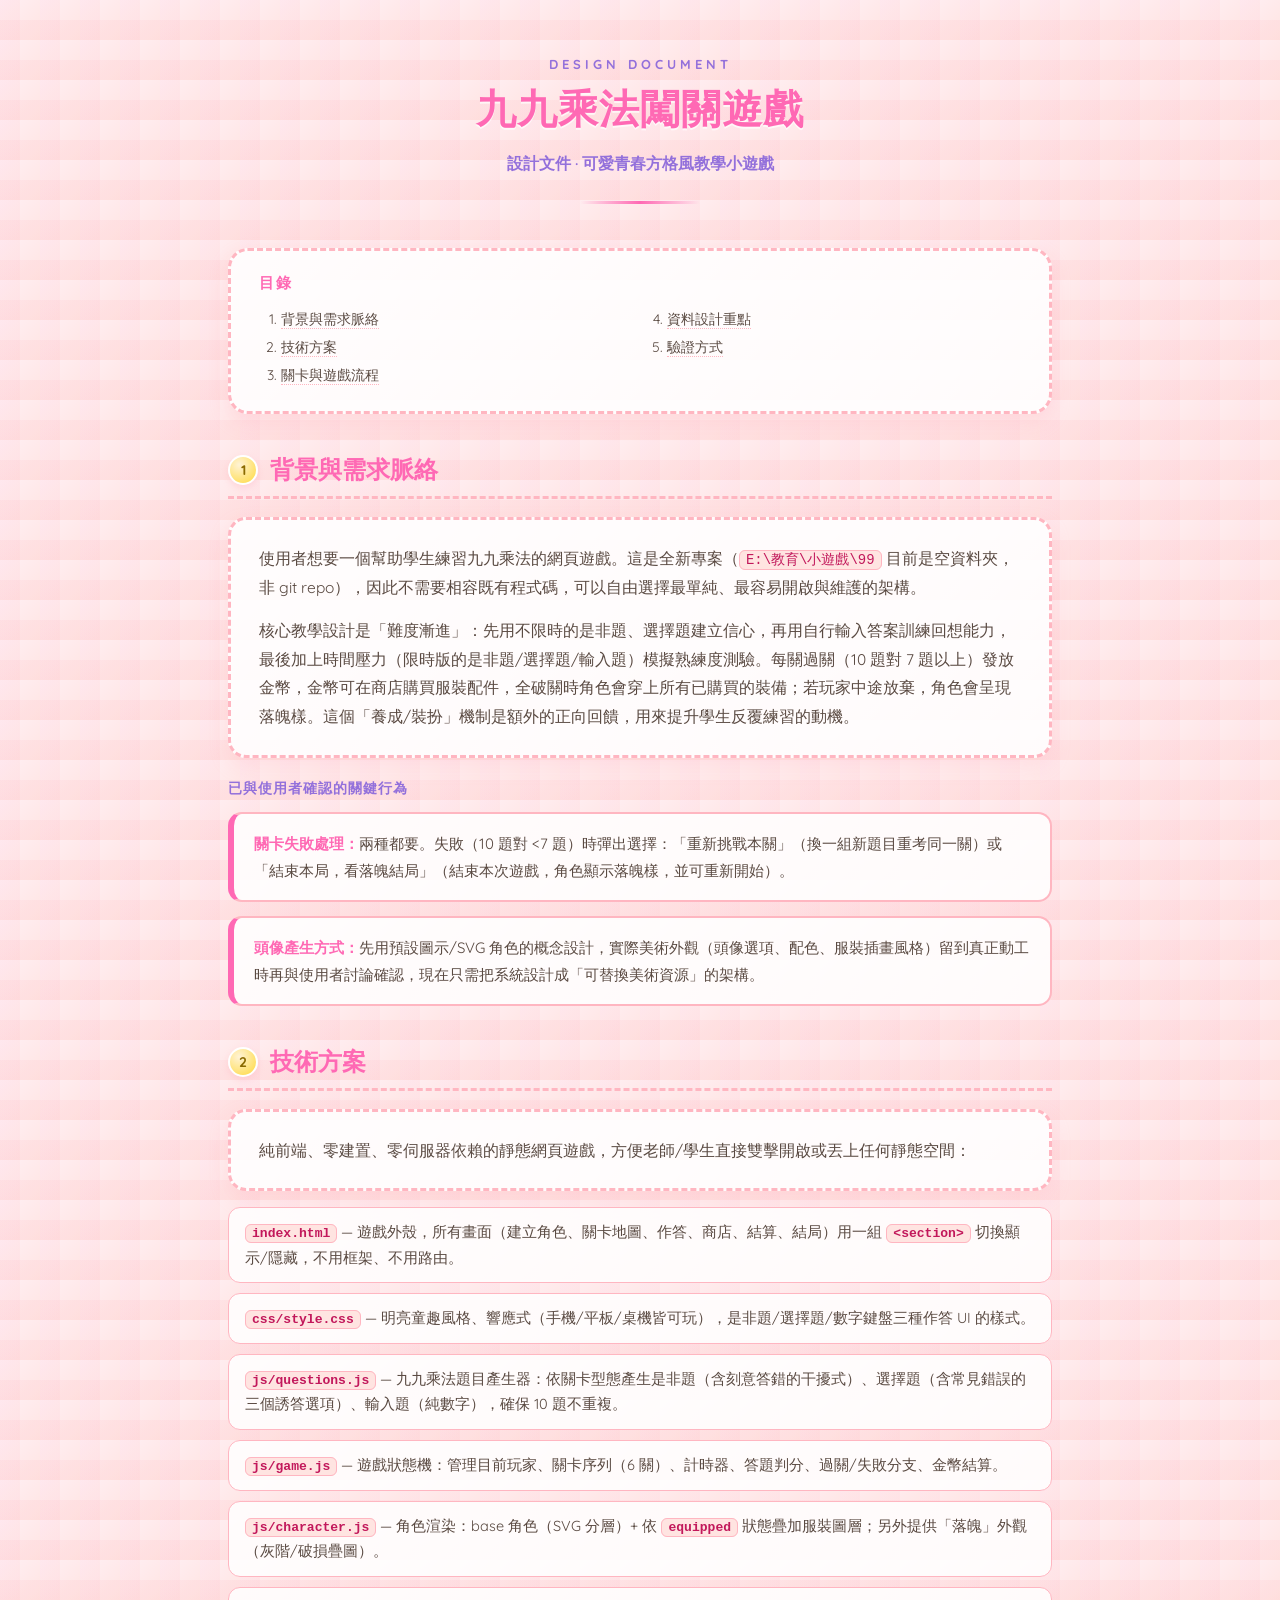
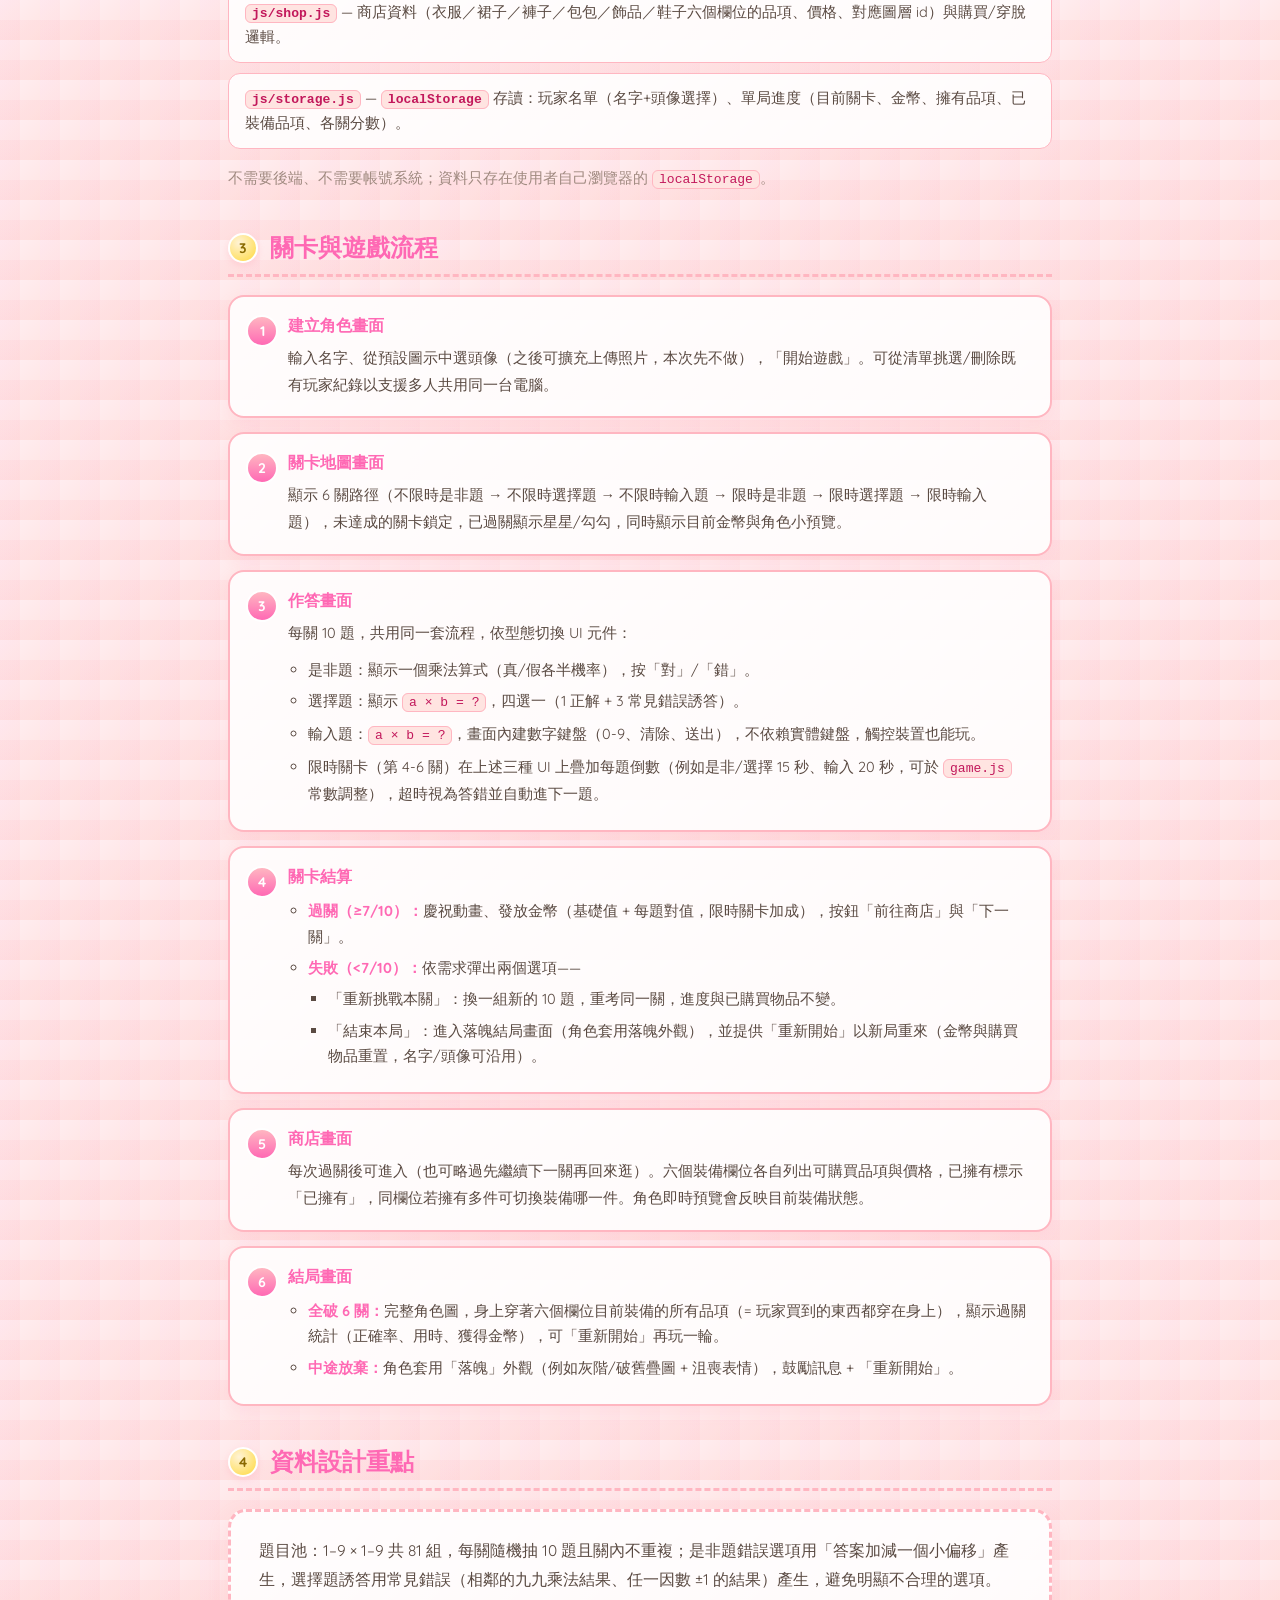
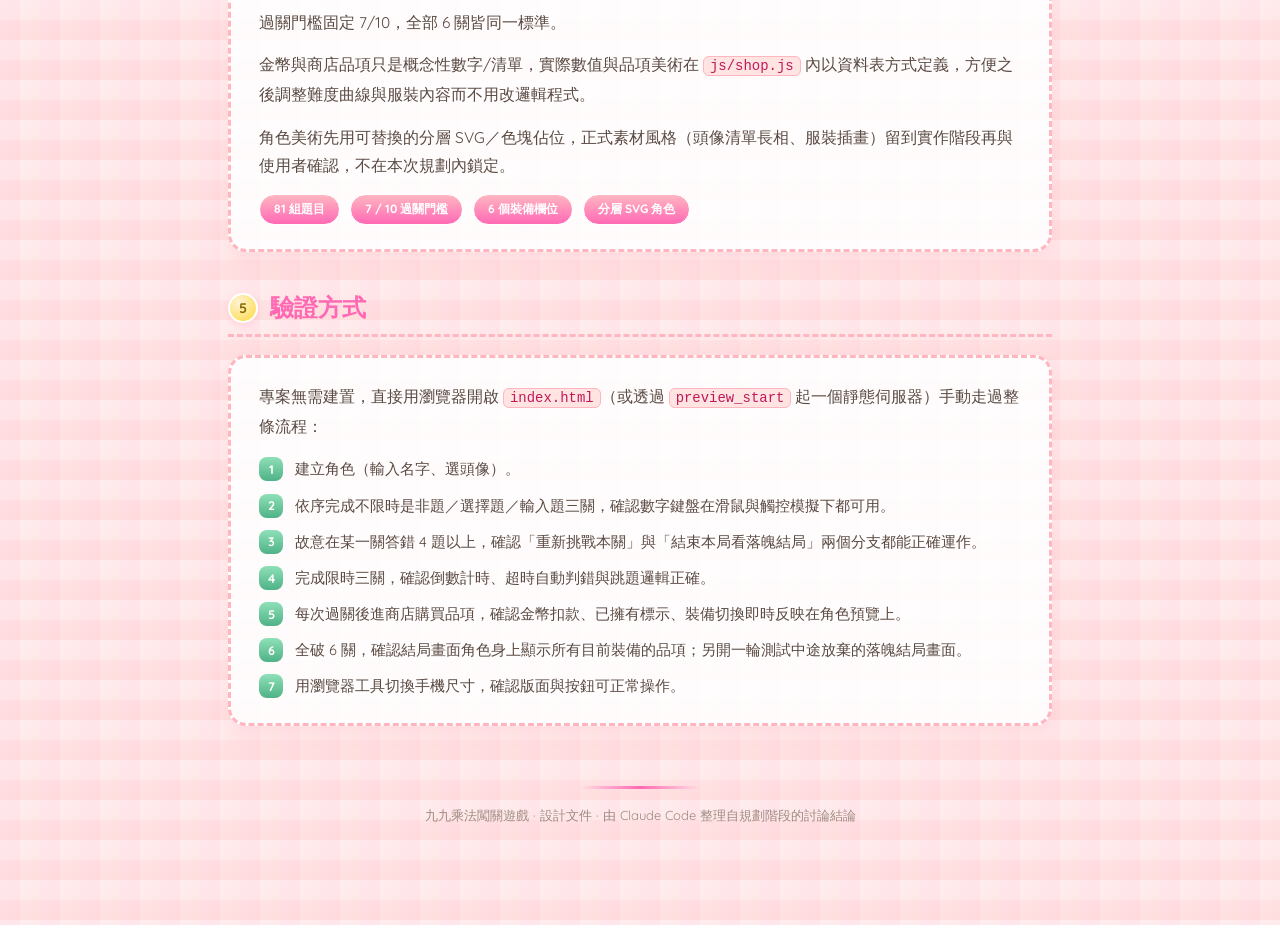
==== doc/九九乘法闖關遊戲-設計文件.html @ 2adec688 "新增九九乘法闖關遊戲完整程式碼與美術資產 - 遊戲主體：建立角色、六關關卡（是非/選擇/輸入 x 不限時/限時）、   金幣商店（含退貨）、失敗重試/放棄、全破結局 - 三位可選角色（甜美少女/元氣少" ====
<!doctype html>
<html lang="zh-Hant">
<head>
<meta charset="utf-8">
<meta name="viewport" content="width=device-width, initial-scale=1">
<title>九九乘法闖關遊戲 · 設計文件</title>
<link rel="stylesheet" href="https://fonts.googleapis.com/css2?family=Quicksand:wght@500;600;700&display=swap">
<style>
  :root{
    --pink-1:#fff0f5; --pink-2:#ffe4e1; --pink-3:#ffd7e2;
    --ink:#5a4a42; --ink-strong:#ff69b4; --accent:#ff69b4; --accent-light:#ffb6c1;
    --purple:#9370db; --muted:#a08a80;
    --card:rgba(255,255,255,0.88); --card-border:#ffb6c1;
  }
  *{box-sizing:border-box;}
  body{
    margin:0; font-family:'Quicksand', sans-serif; color:var(--ink);
    background:
      linear-gradient(90deg, rgba(255,182,193,0.14) 50%, transparent 50%),
      linear-gradient(0deg, rgba(255,182,193,0.14) 50%, transparent 50%),
      linear-gradient(135deg, var(--pink-1) 0%, var(--pink-2) 100%);
    background-size: 40px 40px;
    min-height:100vh;
  }
  .wrap{ max-width:880px; margin:0 auto; padding:56px 28px 100px; }
  header.hero{ text-align:center; margin-bottom:44px; }
  header.hero .kicker{ font-weight:700; letter-spacing:4px; font-size:13px; color:var(--purple); text-transform:uppercase; }
  header.hero h1{
    font-weight:700; font-size:40px; margin:10px 0 12px; color:var(--ink-strong);
    text-shadow:0 2px 0 rgba(255,255,255,0.7); letter-spacing:1px;
  }
  header.hero p{ color:var(--purple); font-size:16px; margin:0; font-weight:600; }
  header.hero .rule{ width:120px; height:3px; margin:22px auto 0; background:linear-gradient(90deg, transparent, var(--accent), transparent); }

  nav.toc{
    background:var(--card); border:3px dashed var(--card-border); border-radius:20px;
    padding:22px 28px; margin-bottom:40px; box-shadow:0 8px 18px rgba(255,182,193,0.3);
  }
  nav.toc h2{ font-size:15px; font-weight:700; letter-spacing:2px; color:var(--accent); margin:0 0 12px; }
  nav.toc ol{ margin:0; padding-left:22px; columns:2; column-gap:32px; font-size:14px; line-height:2; }
  nav.toc a{ color:var(--ink); text-decoration:none; border-bottom:1px dotted var(--accent-light); }
  nav.toc a:hover{ color:var(--accent); }

  section{ margin-bottom:40px; }
  section h2{
    font-weight:700; font-size:24px; color:var(--ink-strong);
    display:flex; align-items:center; gap:12px; margin:0 0 18px; padding-bottom:10px;
    border-bottom:3px dashed var(--card-border);
  }
  section h2 .num{
    font-size:14px; font-weight:700; width:30px; height:30px; border-radius:50%; flex:none;
    display:flex; align-items:center; justify-content:center;
    background:radial-gradient(circle at 35% 30%, #fff3d6, #ffd93d);
    color:#8a6a00; border:2px solid #ffffff; box-shadow:0 3px 6px rgba(255,182,193,0.4);
  }
  .card{
    background:var(--card); border:3px dashed var(--card-border); border-radius:18px;
    padding:24px 28px; box-shadow:0 8px 18px rgba(255,182,193,0.25);
  }
  .card + .card{ margin-top:16px; }
  p{ line-height:1.85; font-size:15.5px; margin:0 0 14px; }
  p:last-child{ margin-bottom:0; }
  strong{ color:var(--ink-strong); }
  code{
    font-family:'SFMono-Regular', Consolas, monospace; background:#ffe4e1; border:1px solid var(--card-border);
    border-radius:6px; padding:1px 6px; font-size:0.9em; color:#c2185b;
  }

  .confirm-list{ list-style:none; margin:0; padding:0; display:flex; flex-direction:column; gap:14px; }
  .confirm-list li{
    background:var(--card); border:2px solid var(--card-border); border-left:6px solid var(--accent);
    border-radius:14px; padding:16px 20px; line-height:1.8; font-size:15px;
  }

  .file-list{ list-style:none; margin:0; padding:0; display:flex; flex-direction:column; gap:10px; }
  .file-list li{
    background:var(--card); border:1px solid var(--card-border); border-radius:12px;
    padding:12px 16px; font-size:14.5px; line-height:1.7;
  }
  .file-list code{ font-weight:700; }

  ol.flow{ counter-reset:flow; list-style:none; margin:0; padding:0; display:flex; flex-direction:column; gap:14px; }
  ol.flow > li{
    counter-increment:flow; position:relative; background:var(--card); border:2px solid var(--card-border);
    border-radius:16px; padding:18px 22px 18px 58px; box-shadow:0 6px 14px rgba(255,182,193,0.2);
  }
  ol.flow > li::before{
    content:counter(flow); position:absolute; left:16px; top:18px; width:28px; height:28px; border-radius:50%;
    background:linear-gradient(180deg,#ffb6c1,#ff69b4); color:#ffffff; border:2px solid #ffffff;
    font-weight:700; font-size:14px; display:flex; align-items:center; justify-content:center;
  }
  ol.flow > li > b{ font-size:16px; color:var(--ink-strong); }
  ol.flow ul{ margin:10px 0 0; padding-left:20px; }
  ol.flow ul li{ margin-bottom:6px; line-height:1.75; font-size:14.5px; }
  ol.flow ul li ul{ margin-top:6px; }

  ol.steps{ margin:0; padding-left:0; list-style:none; counter-reset:step; display:flex; flex-direction:column; gap:10px; }
  ol.steps li{
    counter-increment:step; position:relative; padding-left:36px; font-size:14.5px; line-height:1.8;
  }
  ol.steps li::before{
    content:counter(step); position:absolute; left:0; top:1px; width:24px; height:24px; border-radius:8px;
    background:linear-gradient(180deg,#8fe0b8,#4fb286); color:#ffffff; font-weight:700; font-size:12.5px;
    display:flex; align-items:center; justify-content:center;
  }

  .tag-row{ display:flex; flex-wrap:wrap; gap:10px; margin-top:14px; }
  .tag{
    font-size:12px; font-weight:700; padding:6px 14px; border-radius:20px;
    background:linear-gradient(180deg,#ffb6c1,#ff69b4); color:#ffffff; border:1.5px solid #ffffff;
  }

  footer{ text-align:center; margin-top:60px; color:var(--muted); font-size:13px; }
  footer .rule{ width:120px; height:3px; margin:0 auto 18px; background:linear-gradient(90deg, transparent, var(--accent), transparent); }

  @media (max-width:640px){
    .wrap{ padding:36px 16px 70px; }
    header.hero h1{ font-size:28px; }
    nav.toc ol{ columns:1; }
    section h2{ font-size:20px; }
    ol.flow > li{ padding:16px 16px 16px 52px; }
  }
</style>
</head>
<body>
<div class="wrap">

  <header class="hero">
    <div class="kicker">Design Document</div>
    <h1>九九乘法闖關遊戲</h1>
    <p>設計文件 · 可愛青春方格風教學小遊戲</p>
    <div class="rule"></div>
  </header>

  <nav class="toc">
    <h2>目錄</h2>
    <ol>
      <li><a href="#context">背景與需求脈絡</a></li>
      <li><a href="#tech">技術方案</a></li>
      <li><a href="#flow">關卡與遊戲流程</a></li>
      <li><a href="#data">資料設計重點</a></li>
      <li><a href="#verify">驗證方式</a></li>
    </ol>
  </nav>

  <section id="context">
    <h2><span class="num">1</span>背景與需求脈絡</h2>
    <div class="card">
      <p>使用者想要一個幫助學生練習九九乘法的網頁遊戲。這是全新專案（<code>E:\教育\小遊戲\99</code> 目前是空資料夾，非 git repo），因此不需要相容既有程式碼，可以自由選擇最單純、最容易開啟與維護的架構。</p>
      <p>核心教學設計是「難度漸進」：先用不限時的是非題、選擇題建立信心，再用自行輸入答案訓練回想能力，最後加上時間壓力（限時版的是非題/選擇題/輸入題）模擬熟練度測驗。每關過關（10 題對 7 題以上）發放金幣，金幣可在商店購買服裝配件，全破關時角色會穿上所有已購買的裝備；若玩家中途放棄，角色會呈現落魄樣。這個「養成/裝扮」機制是額外的正向回饋，用來提升學生反覆練習的動機。</p>
    </div>
    <p style="margin:18px 0 10px; font-weight:700; font-size:14px; color:var(--purple); letter-spacing:1px;">已與使用者確認的關鍵行為</p>
    <ul class="confirm-list">
      <li><strong>關卡失敗處理：</strong>兩種都要。失敗（10 題對 &lt;7 題）時彈出選擇：「重新挑戰本關」（換一組新題目重考同一關）或「結束本局，看落魄結局」（結束本次遊戲，角色顯示落魄樣，並可重新開始）。</li>
      <li><strong>頭像產生方式：</strong>先用預設圖示/SVG 角色的概念設計，實際美術外觀（頭像選項、配色、服裝插畫風格）留到真正動工時再與使用者討論確認，現在只需把系統設計成「可替換美術資源」的架構。</li>
    </ul>
  </section>

  <section id="tech">
    <h2><span class="num">2</span>技術方案</h2>
    <div class="card">
      <p>純前端、零建置、零伺服器依賴的靜態網頁遊戲，方便老師/學生直接雙擊開啟或丟上任何靜態空間：</p>
    </div>
    <ul class="file-list" style="margin-top:16px;">
      <li><code>index.html</code> — 遊戲外殼，所有畫面（建立角色、關卡地圖、作答、商店、結算、結局）用一組 <code>&lt;section&gt;</code> 切換顯示/隱藏，不用框架、不用路由。</li>
      <li><code>css/style.css</code> — 明亮童趣風格、響應式（手機/平板/桌機皆可玩），是非題/選擇題/數字鍵盤三種作答 UI 的樣式。</li>
      <li><code>js/questions.js</code> — 九九乘法題目產生器：依關卡型態產生是非題（含刻意答錯的干擾式）、選擇題（含常見錯誤的三個誘答選項）、輸入題（純數字），確保 10 題不重複。</li>
      <li><code>js/game.js</code> — 遊戲狀態機：管理目前玩家、關卡序列（6 關）、計時器、答題判分、過關/失敗分支、金幣結算。</li>
      <li><code>js/character.js</code> — 角色渲染：base 角色（SVG 分層）+ 依 <code>equipped</code> 狀態疊加服裝圖層；另外提供「落魄」外觀（灰階/破損疊圖）。</li>
      <li><code>js/shop.js</code> — 商店資料（衣服／裙子／褲子／包包／飾品／鞋子六個欄位的品項、價格、對應圖層 id）與購買/穿脫邏輯。</li>
      <li><code>js/storage.js</code> — <code>localStorage</code> 存讀：玩家名單（名字+頭像選擇）、單局進度（目前關卡、金幣、擁有品項、已裝備品項、各關分數）。</li>
    </ul>
    <p style="margin-top:16px; color:var(--muted); font-size:14.5px;">不需要後端、不需要帳號系統；資料只存在使用者自己瀏覽器的 <code>localStorage</code>。</p>
  </section>

  <section id="flow">
    <h2><span class="num">3</span>關卡與遊戲流程</h2>
    <ol class="flow">
      <li><b>建立角色畫面</b>
        <p style="margin:8px 0 0; font-size:14.5px;">輸入名字、從預設圖示中選頭像（之後可擴充上傳照片，本次先不做），「開始遊戲」。可從清單挑選/刪除既有玩家紀錄以支援多人共用同一台電腦。</p>
      </li>
      <li><b>關卡地圖畫面</b>
        <p style="margin:8px 0 0; font-size:14.5px;">顯示 6 關路徑（不限時是非題 → 不限時選擇題 → 不限時輸入題 → 限時是非題 → 限時選擇題 → 限時輸入題），未達成的關卡鎖定，已過關顯示星星/勾勾，同時顯示目前金幣與角色小預覽。</p>
      </li>
      <li><b>作答畫面</b>
        <p style="margin:8px 0 0; font-size:14.5px;">每關 10 題，共用同一套流程，依型態切換 UI 元件：</p>
        <ul>
          <li>是非題：顯示一個乘法算式（真/假各半機率），按「對」/「錯」。</li>
          <li>選擇題：顯示 <code>a × b = ?</code>，四選一（1 正解 + 3 常見錯誤誘答）。</li>
          <li>輸入題：<code>a × b = ?</code>，畫面內建數字鍵盤（0-9、清除、送出），不依賴實體鍵盤，觸控裝置也能玩。</li>
          <li>限時關卡（第 4-6 關）在上述三種 UI 上疊加每題倒數（例如是非/選擇 15 秒、輸入 20 秒，可於 <code>game.js</code> 常數調整），超時視為答錯並自動進下一題。</li>
        </ul>
      </li>
      <li><b>關卡結算</b>
        <ul>
          <li><strong>過關（≥7/10）：</strong>慶祝動畫、發放金幣（基礎值 + 每題對值，限時關卡加成），按鈕「前往商店」與「下一關」。</li>
          <li><strong>失敗（&lt;7/10）：</strong>依需求彈出兩個選項——
            <ul>
              <li>「重新挑戰本關」：換一組新的 10 題，重考同一關，進度與已購買物品不變。</li>
              <li>「結束本局」：進入落魄結局畫面（角色套用落魄外觀），並提供「重新開始」以新局重來（金幣與購買物品重置，名字/頭像可沿用）。</li>
            </ul>
          </li>
        </ul>
      </li>
      <li><b>商店畫面</b>
        <p style="margin:8px 0 0; font-size:14.5px;">每次過關後可進入（也可略過先繼續下一關再回來逛）。六個裝備欄位各自列出可購買品項與價格，已擁有標示「已擁有」，同欄位若擁有多件可切換裝備哪一件。角色即時預覽會反映目前裝備狀態。</p>
      </li>
      <li><b>結局畫面</b>
        <ul>
          <li><strong>全破 6 關：</strong>完整角色圖，身上穿著六個欄位目前裝備的所有品項（= 玩家買到的東西都穿在身上），顯示過關統計（正確率、用時、獲得金幣），可「重新開始」再玩一輪。</li>
          <li><strong>中途放棄：</strong>角色套用「落魄」外觀（例如灰階/破舊疊圖 + 沮喪表情），鼓勵訊息 + 「重新開始」。</li>
        </ul>
      </li>
    </ol>
  </section>

  <section id="data">
    <h2><span class="num">4</span>資料設計重點</h2>
    <div class="card">
      <p>題目池：1–9 × 1–9 共 81 組，每關隨機抽 10 題且關內不重複；是非題錯誤選項用「答案加減一個小偏移」產生，選擇題誘答用常見錯誤（相鄰的九九乘法結果、任一因數 ±1 的結果）產生，避免明顯不合理的選項。</p>
      <p>過關門檻固定 7/10，全部 6 關皆同一標準。</p>
      <p>金幣與商店品項只是概念性數字/清單，實際數值與品項美術在 <code>js/shop.js</code> 內以資料表方式定義，方便之後調整難度曲線與服裝內容而不用改邏輯程式。</p>
      <p>角色美術先用可替換的分層 SVG／色塊佔位，正式素材風格（頭像清單長相、服裝插畫）留到實作階段再與使用者確認，不在本次規劃內鎖定。</p>
      <div class="tag-row">
        <span class="tag">81 組題目</span>
        <span class="tag">7 / 10 過關門檻</span>
        <span class="tag">6 個裝備欄位</span>
        <span class="tag">分層 SVG 角色</span>
      </div>
    </div>
  </section>

  <section id="verify">
    <h2><span class="num">5</span>驗證方式</h2>
    <div class="card">
      <p style="margin-bottom:16px;">專案無需建置，直接用瀏覽器開啟 <code>index.html</code>（或透過 <code>preview_start</code> 起一個靜態伺服器）手動走過整條流程：</p>
      <ol class="steps">
        <li>建立角色（輸入名字、選頭像）。</li>
        <li>依序完成不限時是非題／選擇題／輸入題三關，確認數字鍵盤在滑鼠與觸控模擬下都可用。</li>
        <li>故意在某一關答錯 4 題以上，確認「重新挑戰本關」與「結束本局看落魄結局」兩個分支都能正確運作。</li>
        <li>完成限時三關，確認倒數計時、超時自動判錯與跳題邏輯正確。</li>
        <li>每次過關後進商店購買品項，確認金幣扣款、已擁有標示、裝備切換即時反映在角色預覽上。</li>
        <li>全破 6 關，確認結局畫面角色身上顯示所有目前裝備的品項；另開一輪測試中途放棄的落魄結局畫面。</li>
        <li>用瀏覽器工具切換手機尺寸，確認版面與按鈕可正常操作。</li>
      </ol>
    </div>
  </section>

  <footer>
    <div class="rule"></div>
    九九乘法闖關遊戲 · 設計文件 · 由 Claude Code 整理自規劃階段的討論結論
  </footer>

</div>
</body>
</html>
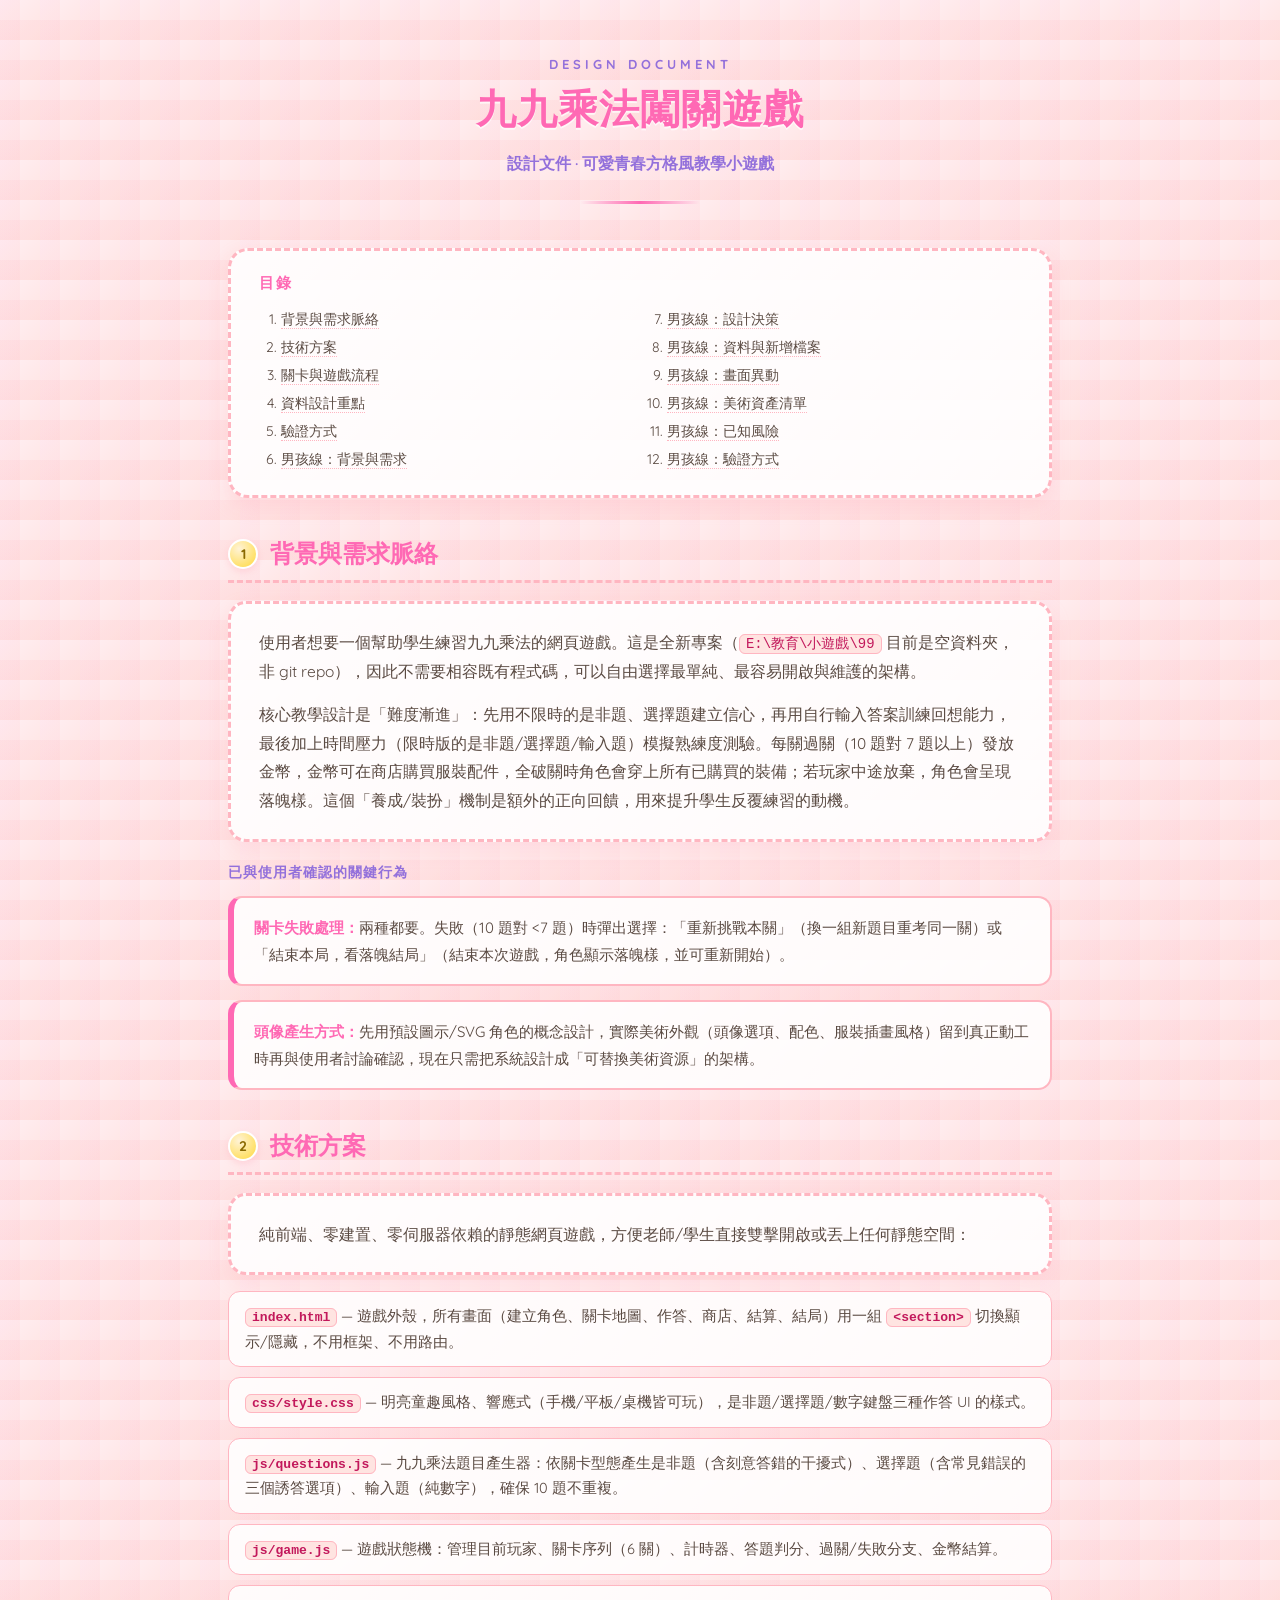
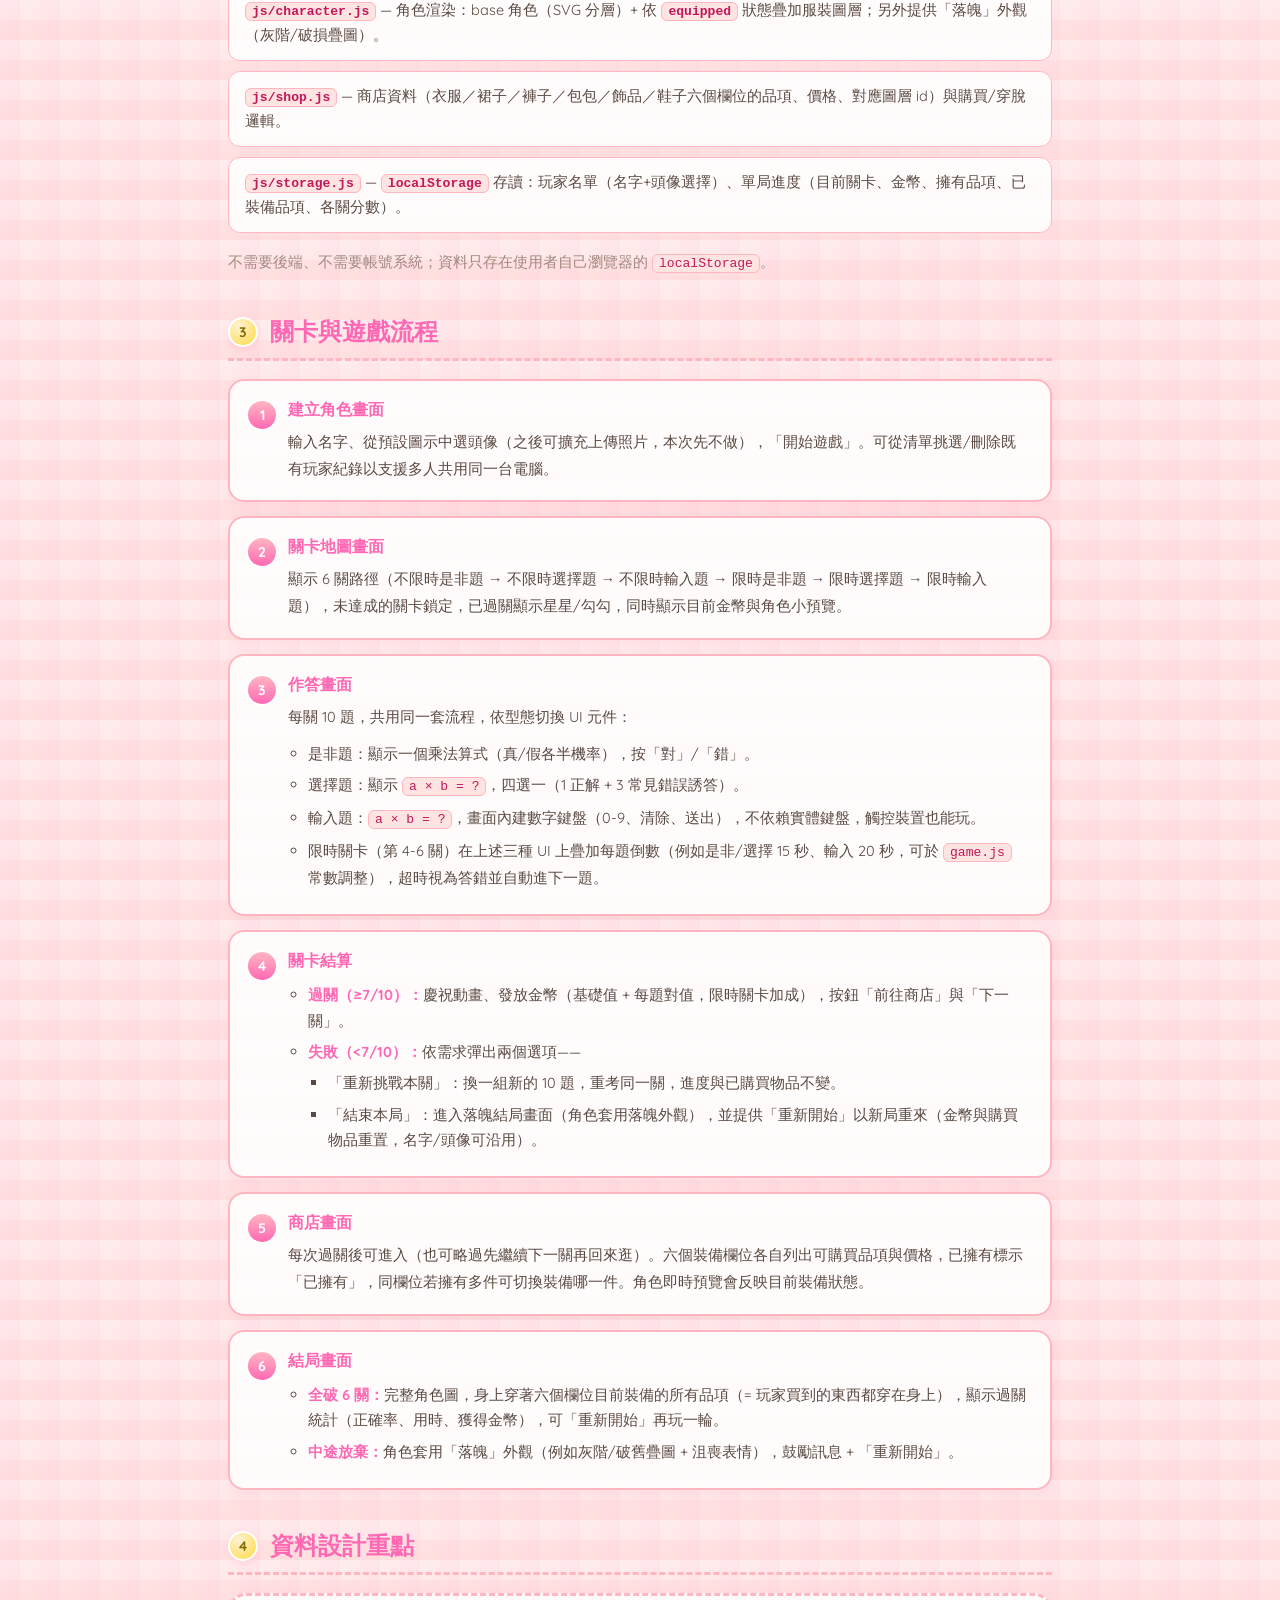
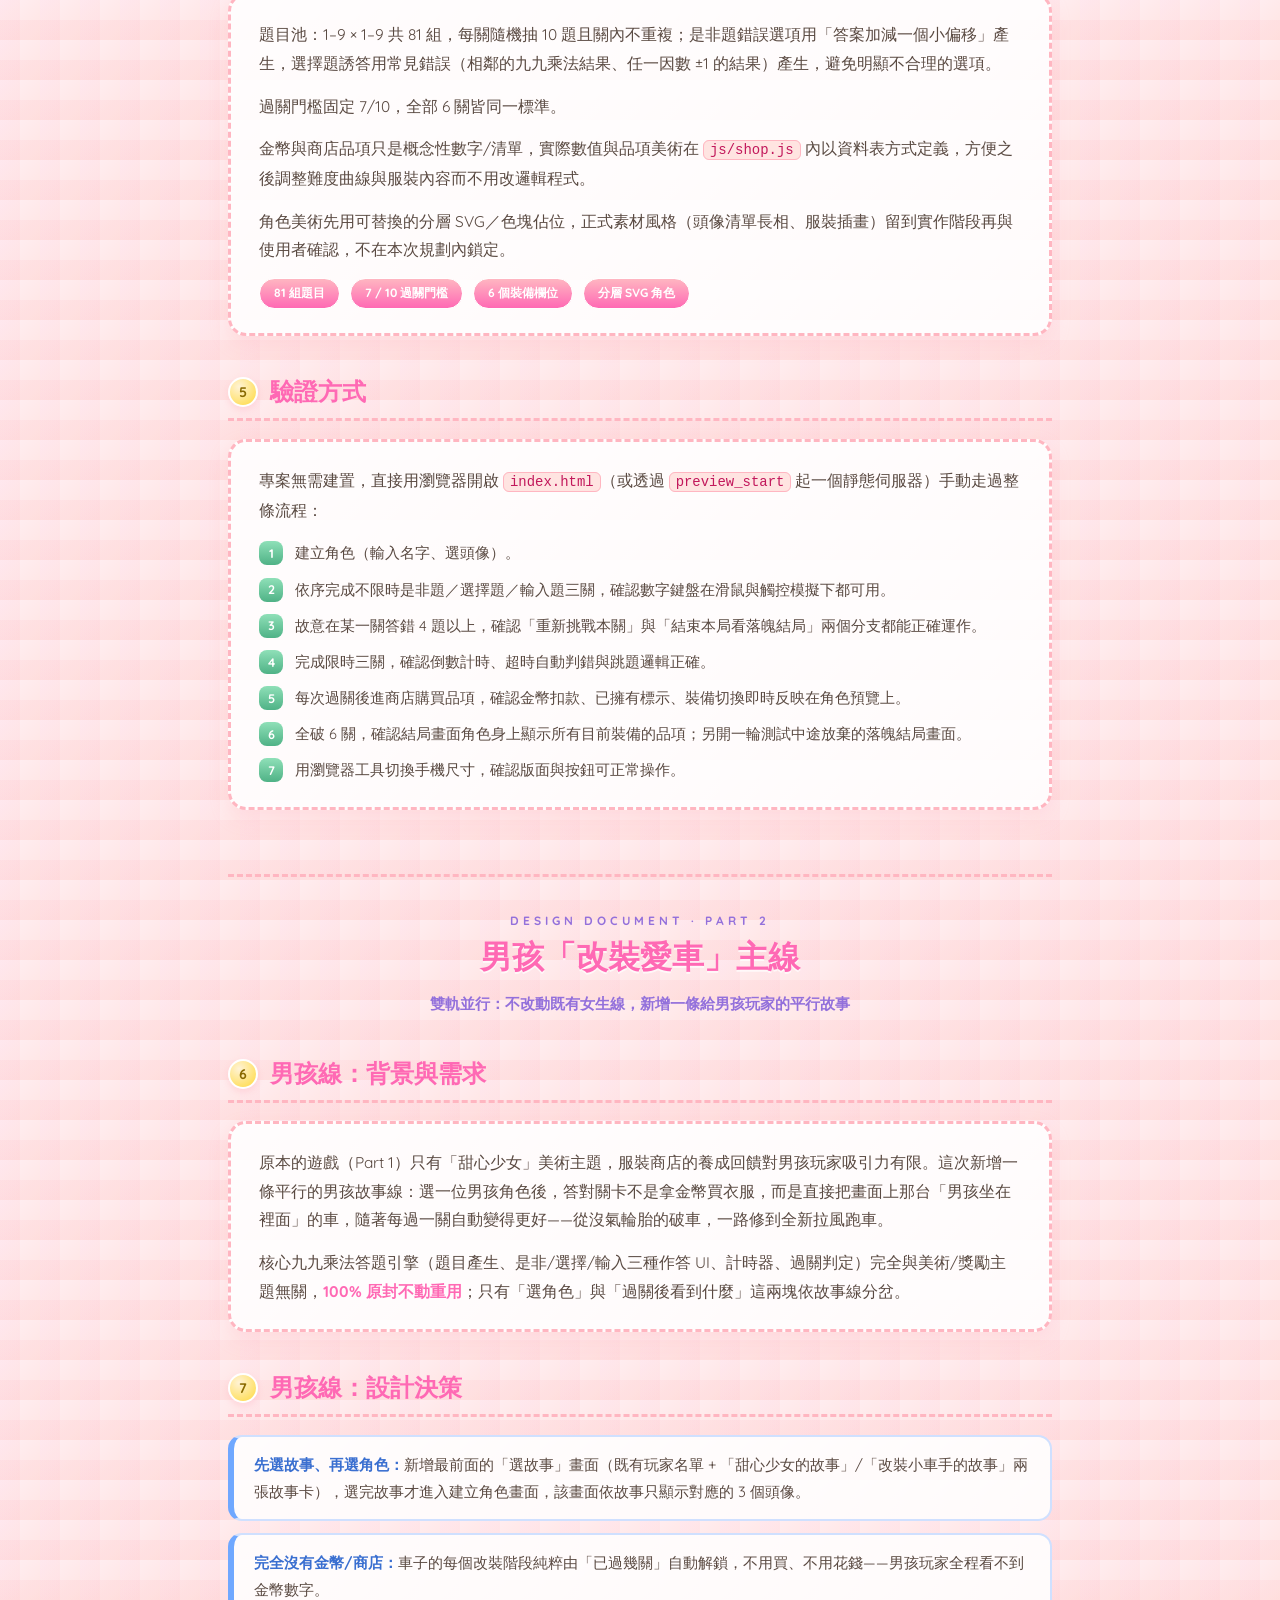
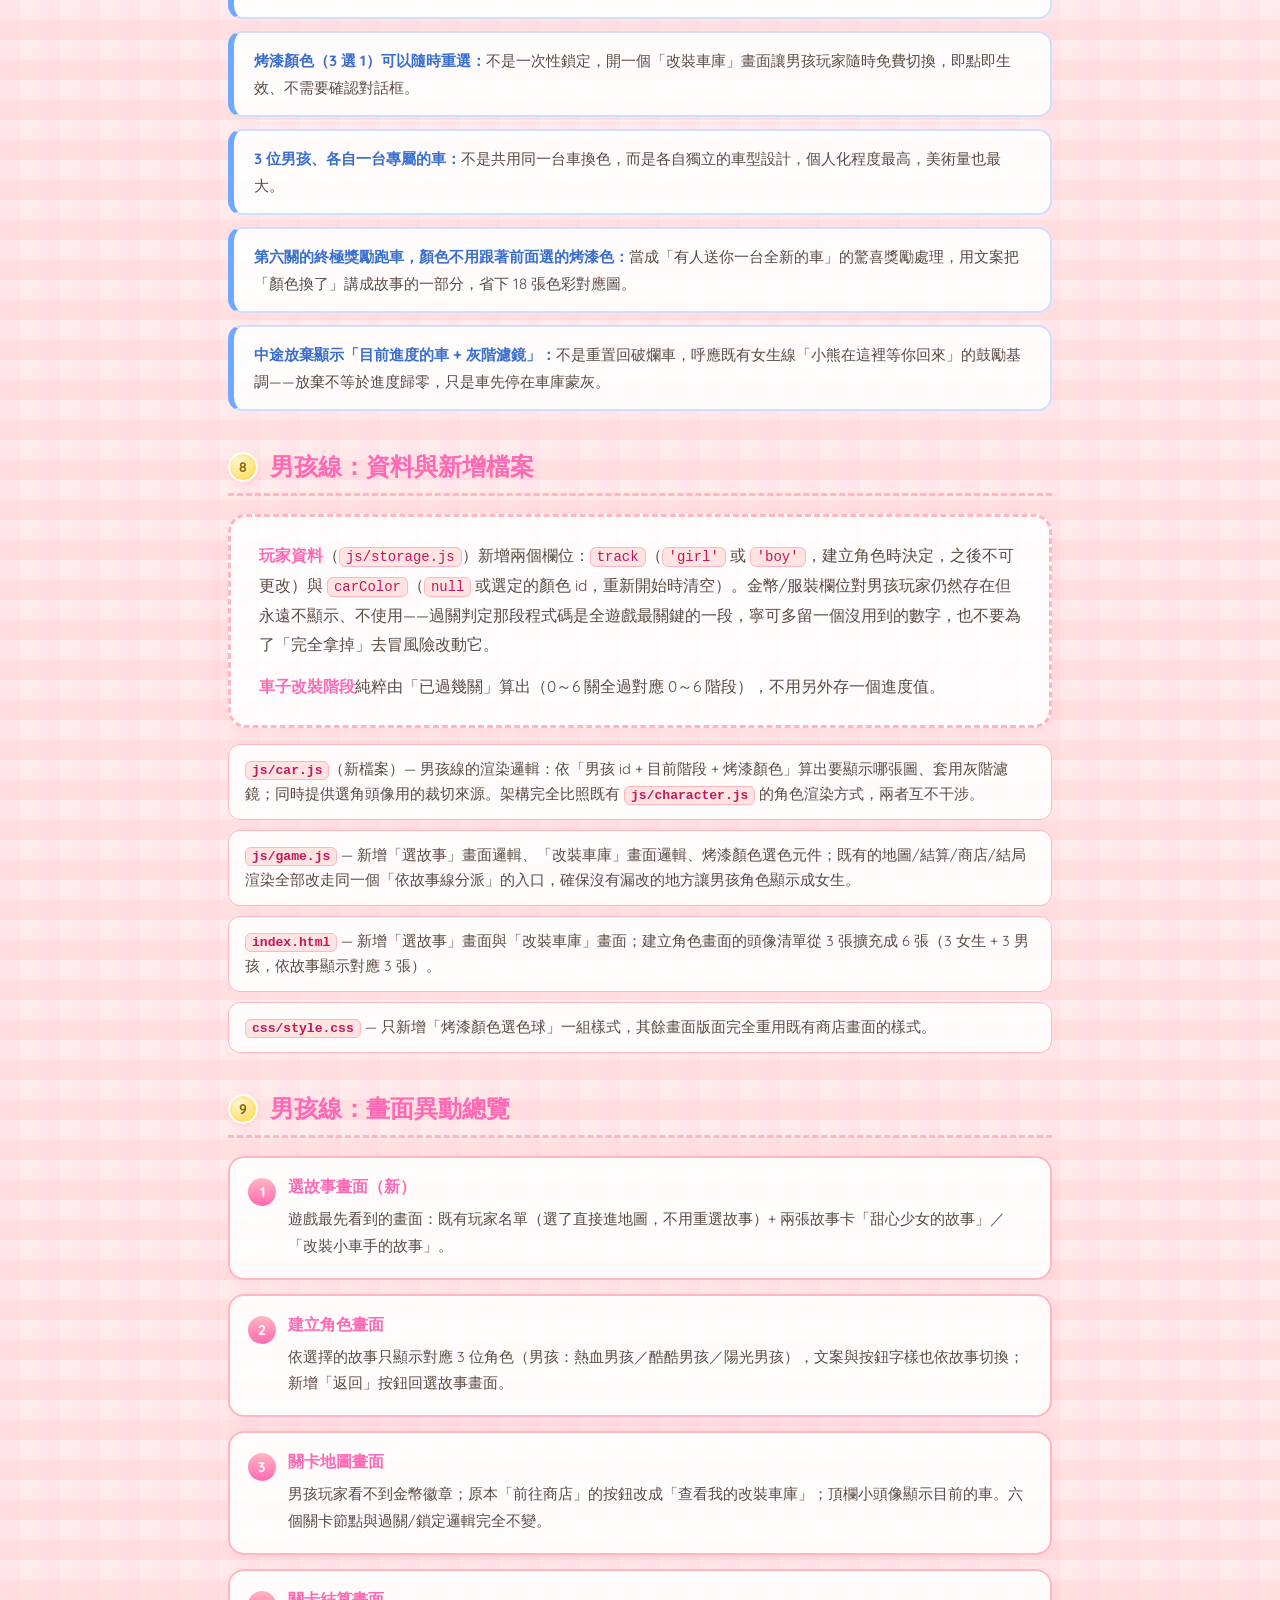
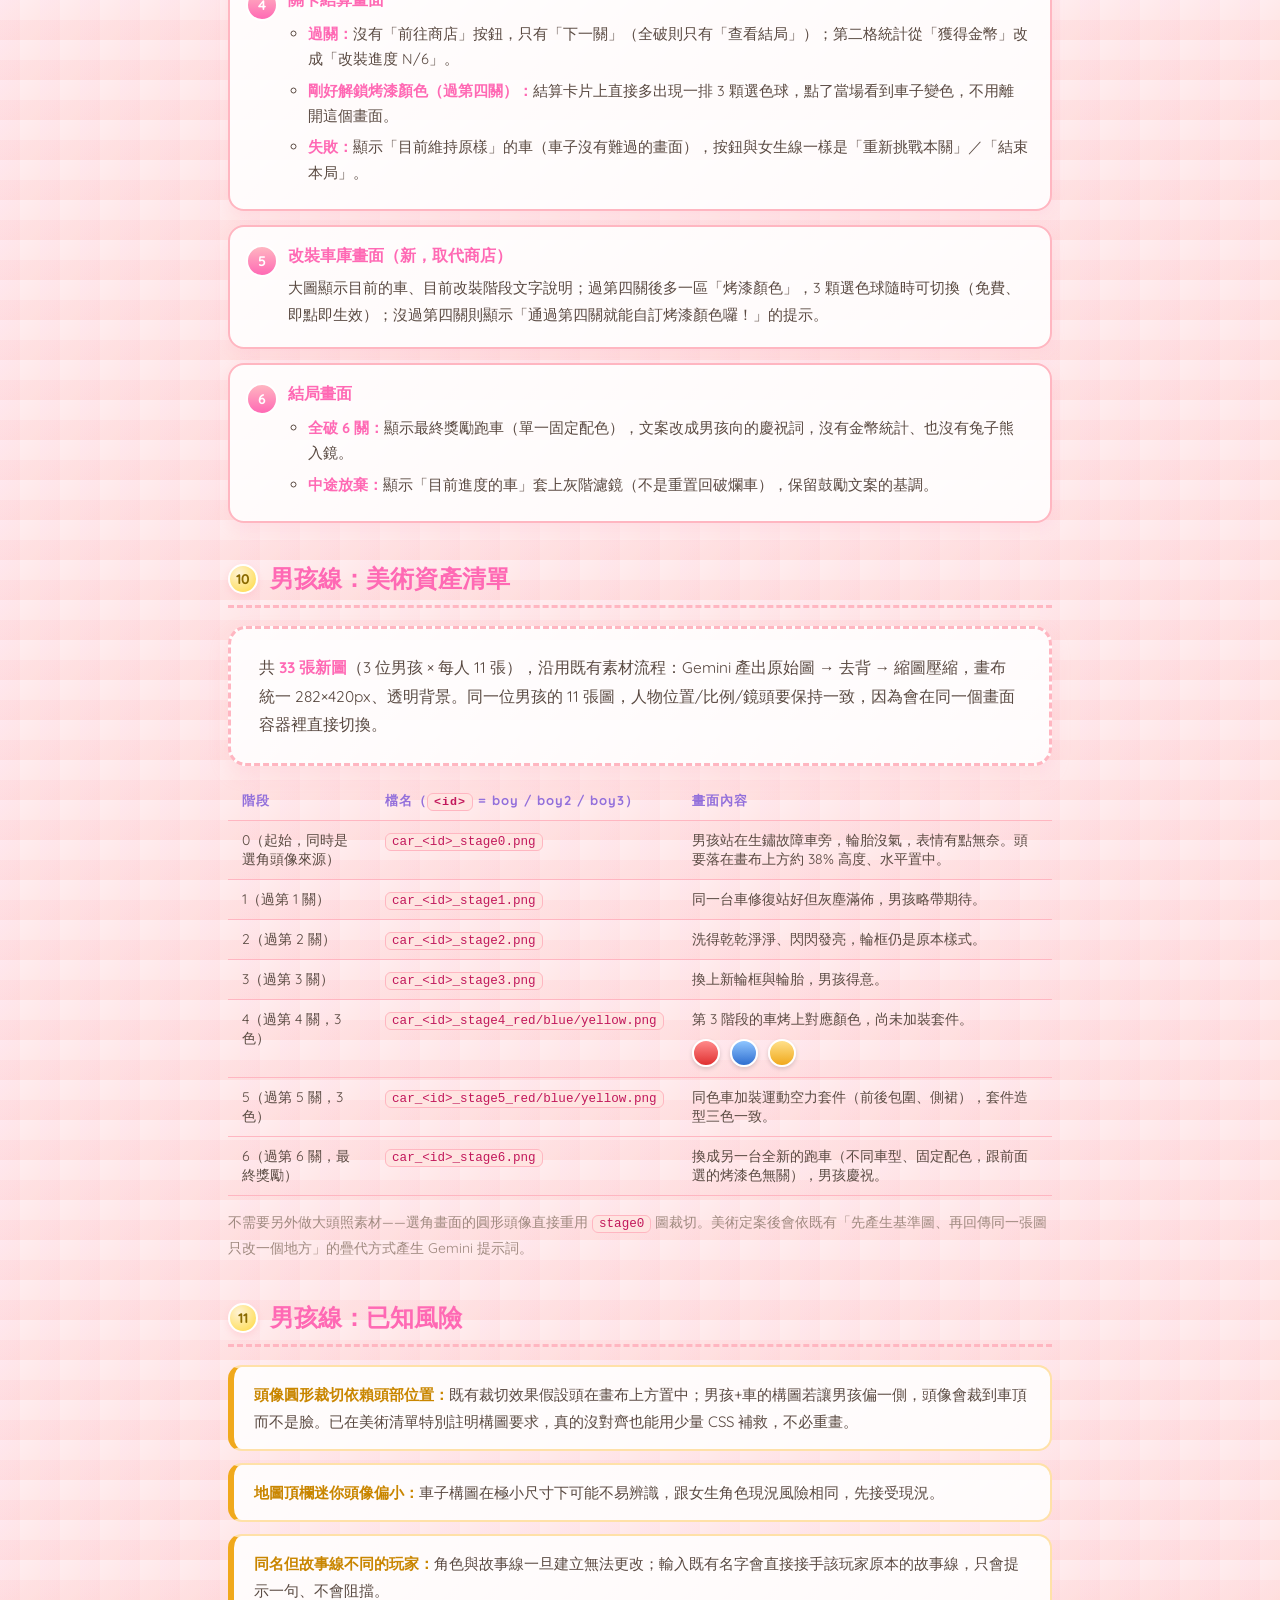
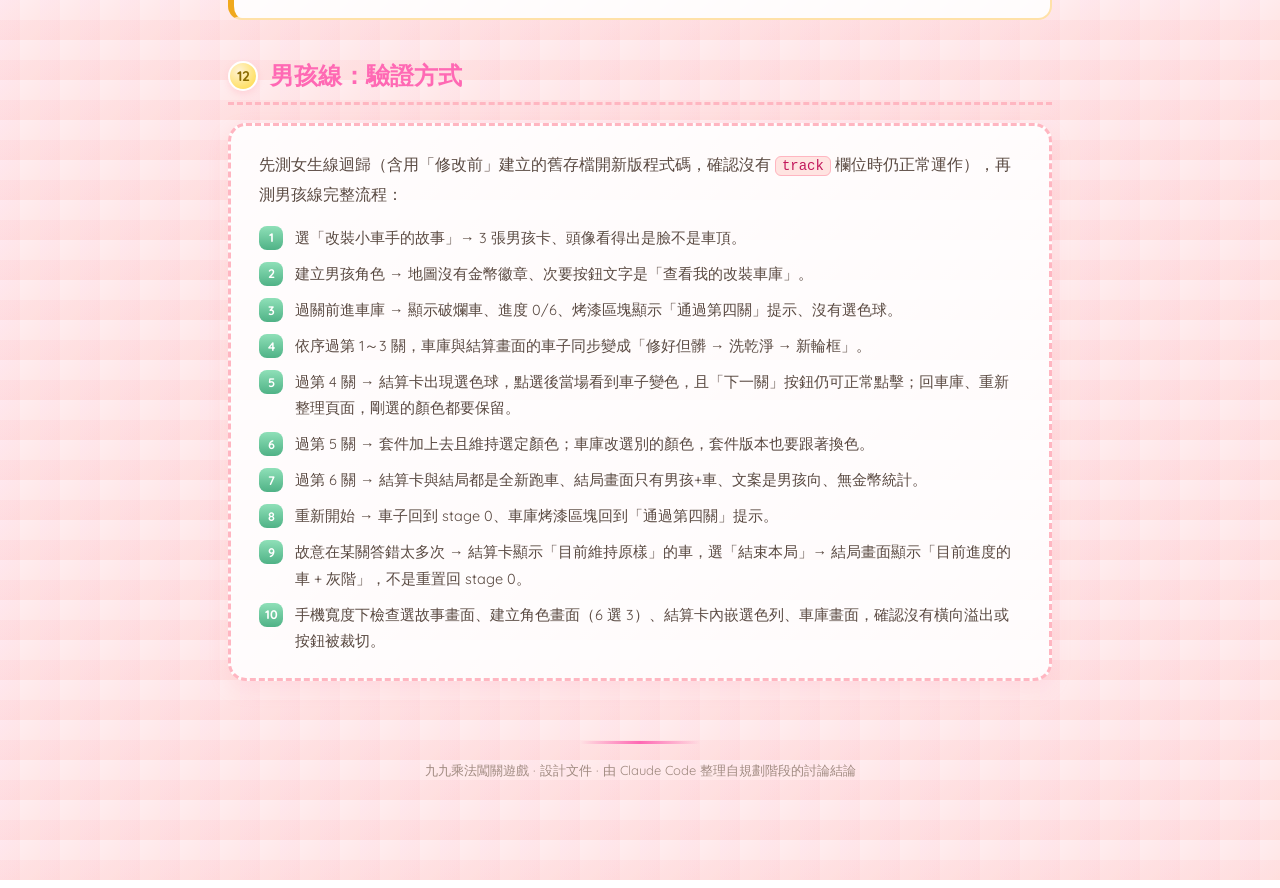
==== commit 7598d877: "新增改裝小車手男孩線美術與體驗優化 - 補齊 boy/boy2/boy3 三位男孩共 33 張改裝車階段美術（raw/processed/final） - 修正選角頭像圓框裁切男孩臉部被切到的問題 -" ====
--- a/doc/九九乘法闖關遊戲-設計文件.html
+++ b/doc/九九乘法闖關遊戲-設計文件.html
@@ -113,6 +113,41 @@
   footer{ text-align:center; margin-top:60px; color:var(--muted); font-size:13px; }
   footer .rule{ width:120px; height:3px; margin:0 auto 18px; background:linear-gradient(90deg, transparent, var(--accent), transparent); }
 
+  .part-banner{
+    text-align:center; margin:64px 0 40px; padding-top:36px; border-top:3px dashed var(--card-border);
+  }
+  .part-banner .kicker{ font-weight:700; letter-spacing:4px; font-size:12px; color:var(--purple); text-transform:uppercase; }
+  .part-banner h1{
+    font-weight:700; font-size:32px; margin:8px 0 10px; color:var(--ink-strong);
+    text-shadow:0 2px 0 rgba(255,255,255,0.7);
+  }
+  .part-banner p{ color:var(--purple); font-size:15px; margin:0; font-weight:600; }
+
+  .decision-list{ list-style:none; margin:0; padding:0; display:flex; flex-direction:column; gap:12px; }
+  .decision-list li{
+    background:var(--card); border:2px solid #cfe0ff; border-left:6px solid #6fa8ff;
+    border-radius:14px; padding:14px 20px; line-height:1.8; font-size:15px;
+  }
+  .decision-list li b{ color:#3a6fd0; }
+
+  .risk-list{ list-style:none; margin:0; padding:0; display:flex; flex-direction:column; gap:12px; }
+  .risk-list li{
+    background:var(--card); border:2px solid #ffe1a8; border-left:6px solid #f0a91c;
+    border-radius:14px; padding:14px 20px; line-height:1.8; font-size:15px;
+  }
+  .risk-list li b{ color:#c98600; }
+
+  table.asset-table{ width:100%; border-collapse:collapse; margin-top:16px; font-size:14px; }
+  table.asset-table th, table.asset-table td{
+    text-align:left; padding:10px 14px; border-bottom:1px solid var(--card-border); vertical-align:top;
+  }
+  table.asset-table th{ color:var(--purple); font-size:13px; letter-spacing:1px; }
+  table.asset-table td code{ white-space:nowrap; }
+  .table-scroll{ overflow-x:auto; }
+
+  .swatch-row{ display:flex; gap:10px; margin-top:10px; }
+  .swatch{ width:28px; height:28px; border-radius:50%; border:2px solid #fff; box-shadow:0 2px 4px rgba(0,0,0,0.15); }
+
   @media (max-width:640px){
     .wrap{ padding:36px 16px 70px; }
     header.hero h1{ font-size:28px; }
@@ -140,6 +175,13 @@
       <li><a href="#flow">關卡與遊戲流程</a></li>
       <li><a href="#data">資料設計重點</a></li>
       <li><a href="#verify">驗證方式</a></li>
+      <li><a href="#boy-context">男孩線：背景與需求</a></li>
+      <li><a href="#boy-decisions">男孩線：設計決策</a></li>
+      <li><a href="#boy-data">男孩線：資料與新增檔案</a></li>
+      <li><a href="#boy-screens">男孩線：畫面異動</a></li>
+      <li><a href="#boy-assets">男孩線：美術資產清單</a></li>
+      <li><a href="#boy-risks">男孩線：已知風險</a></li>
+      <li><a href="#boy-verify">男孩線：驗證方式</a></li>
     </ol>
   </nav>
 
@@ -246,6 +288,131 @@
     </div>
   </section>
 
+  <div class="part-banner">
+    <div class="kicker">Design Document · Part 2</div>
+    <h1>男孩「改裝愛車」主線</h1>
+    <p>雙軌並行：不改動既有女生線，新增一條給男孩玩家的平行故事</p>
+  </div>
+
+  <section id="boy-context">
+    <h2><span class="num">6</span>男孩線：背景與需求</h2>
+    <div class="card">
+      <p>原本的遊戲（Part 1）只有「甜心少女」美術主題，服裝商店的養成回饋對男孩玩家吸引力有限。這次新增一條平行的男孩故事線：選一位男孩角色後，答對關卡不是拿金幣買衣服，而是直接把畫面上那台「男孩坐在裡面」的車，隨著每過一關自動變得更好——從沒氣輪胎的破車，一路修到全新拉風跑車。</p>
+      <p>核心九九乘法答題引擎（題目產生、是非/選擇/輸入三種作答 UI、計時器、過關判定）完全與美術/獎勵主題無關，<strong>100% 原封不動重用</strong>；只有「選角色」與「過關後看到什麼」這兩塊依故事線分岔。</p>
+    </div>
+  </section>
+
+  <section id="boy-decisions">
+    <h2><span class="num">7</span>男孩線：設計決策</h2>
+    <ul class="decision-list">
+      <li><b>先選故事、再選角色：</b>新增最前面的「選故事」畫面（既有玩家名單 + 「甜心少女的故事」/「改裝小車手的故事」兩張故事卡），選完故事才進入建立角色畫面，該畫面依故事只顯示對應的 3 個頭像。</li>
+      <li><b>完全沒有金幣/商店：</b>車子的每個改裝階段純粹由「已過幾關」自動解鎖，不用買、不用花錢——男孩玩家全程看不到金幣數字。</li>
+      <li><b>烤漆顏色（3 選 1）可以隨時重選：</b>不是一次性鎖定，開一個「改裝車庫」畫面讓男孩玩家隨時免費切換，即點即生效、不需要確認對話框。</li>
+      <li><b>3 位男孩、各自一台專屬的車：</b>不是共用同一台車換色，而是各自獨立的車型設計，個人化程度最高，美術量也最大。</li>
+      <li><b>第六關的終極獎勵跑車，顏色不用跟著前面選的烤漆色：</b>當成「有人送你一台全新的車」的驚喜獎勵處理，用文案把「顏色換了」講成故事的一部分，省下 18 張色彩對應圖。</li>
+      <li><b>中途放棄顯示「目前進度的車 + 灰階濾鏡」：</b>不是重置回破爛車，呼應既有女生線「小熊在這裡等你回來」的鼓勵基調——放棄不等於進度歸零，只是車先停在車庫蒙灰。</li>
+    </ul>
+  </section>
+
+  <section id="boy-data">
+    <h2><span class="num">8</span>男孩線：資料與新增檔案</h2>
+    <div class="card">
+      <p><strong>玩家資料</strong>（<code>js/storage.js</code>）新增兩個欄位：<code>track</code>（<code>'girl'</code> 或 <code>'boy'</code>，建立角色時決定，之後不可更改）與 <code>carColor</code>（<code>null</code> 或選定的顏色 id，重新開始時清空）。金幣/服裝欄位對男孩玩家仍然存在但永遠不顯示、不使用——過關判定那段程式碼是全遊戲最關鍵的一段，寧可多留一個沒用到的數字，也不要為了「完全拿掉」去冒風險改動它。</p>
+      <p><strong>車子改裝階段</strong>純粹由「已過幾關」算出（0～6 關全過對應 0～6 階段），不用另外存一個進度值。</p>
+    </div>
+    <ul class="file-list" style="margin-top:16px;">
+      <li><code>js/car.js</code>（新檔案）— 男孩線的渲染邏輯：依「男孩 id + 目前階段 + 烤漆顏色」算出要顯示哪張圖、套用灰階濾鏡；同時提供選角頭像用的裁切來源。架構完全比照既有 <code>js/character.js</code> 的角色渲染方式，兩者互不干涉。</li>
+      <li><code>js/game.js</code> — 新增「選故事」畫面邏輯、「改裝車庫」畫面邏輯、烤漆顏色選色元件；既有的地圖/結算/商店/結局渲染全部改走同一個「依故事線分派」的入口，確保沒有漏改的地方讓男孩角色顯示成女生。</li>
+      <li><code>index.html</code> — 新增「選故事」畫面與「改裝車庫」畫面；建立角色畫面的頭像清單從 3 張擴充成 6 張（3 女生 + 3 男孩，依故事顯示對應 3 張）。</li>
+      <li><code>css/style.css</code> — 只新增「烤漆顏色選色球」一組樣式，其餘畫面版面完全重用既有商店畫面的樣式。</li>
+    </ul>
+  </section>
+
+  <section id="boy-screens">
+    <h2><span class="num">9</span>男孩線：畫面異動總覽</h2>
+    <ol class="flow">
+      <li><b>選故事畫面（新）</b>
+        <p style="margin:8px 0 0; font-size:14.5px;">遊戲最先看到的畫面：既有玩家名單（選了直接進地圖，不用重選故事）+ 兩張故事卡「甜心少女的故事」／「改裝小車手的故事」。</p>
+      </li>
+      <li><b>建立角色畫面</b>
+        <p style="margin:8px 0 0; font-size:14.5px;">依選擇的故事只顯示對應 3 位角色（男孩：熱血男孩／酷酷男孩／陽光男孩），文案與按鈕字樣也依故事切換；新增「返回」按鈕回選故事畫面。</p>
+      </li>
+      <li><b>關卡地圖畫面</b>
+        <p style="margin:8px 0 0; font-size:14.5px;">男孩玩家看不到金幣徽章；原本「前往商店」的按鈕改成「查看我的改裝車庫」；頂欄小頭像顯示目前的車。六個關卡節點與過關/鎖定邏輯完全不變。</p>
+      </li>
+      <li><b>關卡結算畫面</b>
+        <ul>
+          <li><strong>過關：</strong>沒有「前往商店」按鈕，只有「下一關」（全破則只有「查看結局」）；第二格統計從「獲得金幣」改成「改裝進度 N/6」。</li>
+          <li><strong>剛好解鎖烤漆顏色（過第四關）：</strong>結算卡片上直接多出現一排 3 顆選色球，點了當場看到車子變色，不用離開這個畫面。</li>
+          <li><strong>失敗：</strong>顯示「目前維持原樣」的車（車子沒有難過的畫面），按鈕與女生線一樣是「重新挑戰本關」／「結束本局」。</li>
+        </ul>
+      </li>
+      <li><b>改裝車庫畫面（新，取代商店）</b>
+        <p style="margin:8px 0 0; font-size:14.5px;">大圖顯示目前的車、目前改裝階段文字說明；過第四關後多一區「烤漆顏色」，3 顆選色球隨時可切換（免費、即點即生效）；沒過第四關則顯示「通過第四關就能自訂烤漆顏色囉！」的提示。</p>
+      </li>
+      <li><b>結局畫面</b>
+        <ul>
+          <li><strong>全破 6 關：</strong>顯示最終獎勵跑車（單一固定配色），文案改成男孩向的慶祝詞，沒有金幣統計、也沒有兔子熊入鏡。</li>
+          <li><strong>中途放棄：</strong>顯示「目前進度的車」套上灰階濾鏡（不是重置回破爛車），保留鼓勵文案的基調。</li>
+        </ul>
+      </li>
+    </ol>
+  </section>
+
+  <section id="boy-assets">
+    <h2><span class="num">10</span>男孩線：美術資產清單</h2>
+    <div class="card">
+      <p>共 <strong>33 張新圖</strong>（3 位男孩 × 每人 11 張），沿用既有素材流程：Gemini 產出原始圖 → 去背 → 縮圖壓縮，畫布統一 282×420px、透明背景。同一位男孩的 11 張圖，人物位置/比例/鏡頭要保持一致，因為會在同一個畫面容器裡直接切換。</p>
+    </div>
+    <div class="table-scroll">
+      <table class="asset-table">
+        <thead>
+          <tr><th>階段</th><th>檔名（<code>&lt;id&gt;</code> = boy / boy2 / boy3）</th><th>畫面內容</th></tr>
+        </thead>
+        <tbody>
+          <tr><td>0（起始，同時是選角頭像來源）</td><td><code>car_&lt;id&gt;_stage0.png</code></td><td>男孩站在生鏽故障車旁，輪胎沒氣，表情有點無奈。頭要落在畫布上方約 38% 高度、水平置中。</td></tr>
+          <tr><td>1（過第 1 關）</td><td><code>car_&lt;id&gt;_stage1.png</code></td><td>同一台車修復站好但灰塵滿佈，男孩略帶期待。</td></tr>
+          <tr><td>2（過第 2 關）</td><td><code>car_&lt;id&gt;_stage2.png</code></td><td>洗得乾乾淨淨、閃閃發亮，輪框仍是原本樣式。</td></tr>
+          <tr><td>3（過第 3 關）</td><td><code>car_&lt;id&gt;_stage3.png</code></td><td>換上新輪框與輪胎，男孩得意。</td></tr>
+          <tr><td>4（過第 4 關，3 色）</td><td><code>car_&lt;id&gt;_stage4_red/blue/yellow.png</code></td><td>第 3 階段的車烤上對應顏色，尚未加裝套件。
+            <div class="swatch-row"><span class="swatch" style="background:linear-gradient(180deg,#ff8a8a,#e03131)"></span><span class="swatch" style="background:linear-gradient(180deg,#8ec5ff,#2f6fd0)"></span><span class="swatch" style="background:linear-gradient(180deg,#ffe08a,#f0a91c)"></span></div>
+          </td></tr>
+          <tr><td>5（過第 5 關，3 色）</td><td><code>car_&lt;id&gt;_stage5_red/blue/yellow.png</code></td><td>同色車加裝運動空力套件（前後包圍、側裙），套件造型三色一致。</td></tr>
+          <tr><td>6（過第 6 關，最終獎勵）</td><td><code>car_&lt;id&gt;_stage6.png</code></td><td>換成另一台全新的跑車（不同車型、固定配色，跟前面選的烤漆色無關），男孩慶祝。</td></tr>
+        </tbody>
+      </table>
+    </div>
+    <p style="margin-top:14px; color:var(--muted); font-size:14px;">不需要另外做大頭照素材——選角畫面的圓形頭像直接重用 <code>stage0</code> 圖裁切。美術定案後會依既有「先產生基準圖、再回傳同一張圖只改一個地方」的疊代方式產生 Gemini 提示詞。</p>
+  </section>
+
+  <section id="boy-risks">
+    <h2><span class="num">11</span>男孩線：已知風險</h2>
+    <ul class="risk-list">
+      <li><b>頭像圓形裁切依賴頭部位置：</b>既有裁切效果假設頭在畫布上方置中；男孩+車的構圖若讓男孩偏一側，頭像會裁到車頂而不是臉。已在美術清單特別註明構圖要求，真的沒對齊也能用少量 CSS 補救，不必重畫。</li>
+      <li><b>地圖頂欄迷你頭像偏小：</b>車子構圖在極小尺寸下可能不易辨識，跟女生角色現況風險相同，先接受現況。</li>
+      <li><b>同名但故事線不同的玩家：</b>角色與故事線一旦建立無法更改；輸入既有名字會直接接手該玩家原本的故事線，只會提示一句、不會阻擋。</li>
+    </ul>
+  </section>
+
+  <section id="boy-verify">
+    <h2><span class="num">12</span>男孩線：驗證方式</h2>
+    <div class="card">
+      <p style="margin-bottom:16px;">先測女生線迴歸（含用「修改前」建立的舊存檔開新版程式碼，確認沒有 <code>track</code> 欄位時仍正常運作），再測男孩線完整流程：</p>
+      <ol class="steps">
+        <li>選「改裝小車手的故事」→ 3 張男孩卡、頭像看得出是臉不是車頂。</li>
+        <li>建立男孩角色 → 地圖沒有金幣徽章、次要按鈕文字是「查看我的改裝車庫」。</li>
+        <li>過關前進車庫 → 顯示破爛車、進度 0/6、烤漆區塊顯示「通過第四關」提示、沒有選色球。</li>
+        <li>依序過第 1～3 關，車庫與結算畫面的車子同步變成「修好但髒 → 洗乾淨 → 新輪框」。</li>
+        <li>過第 4 關 → 結算卡出現選色球，點選後當場看到車子變色，且「下一關」按鈕仍可正常點擊；回車庫、重新整理頁面，剛選的顏色都要保留。</li>
+        <li>過第 5 關 → 套件加上去且維持選定顏色；車庫改選別的顏色，套件版本也要跟著換色。</li>
+        <li>過第 6 關 → 結算卡與結局都是全新跑車、結局畫面只有男孩+車、文案是男孩向、無金幣統計。</li>
+        <li>重新開始 → 車子回到 stage 0、車庫烤漆區塊回到「通過第四關」提示。</li>
+        <li>故意在某關答錯太多次 → 結算卡顯示「目前維持原樣」的車，選「結束本局」→ 結局畫面顯示「目前進度的車 + 灰階」，不是重置回 stage 0。</li>
+        <li>手機寬度下檢查選故事畫面、建立角色畫面（6 選 3）、結算卡內嵌選色列、車庫畫面，確認沒有橫向溢出或按鈕被裁切。</li>
+      </ol>
+    </div>
+  </section>
+
   <footer>
     <div class="rule"></div>
     九九乘法闖關遊戲 · 設計文件 · 由 Claude Code 整理自規劃階段的討論結論
